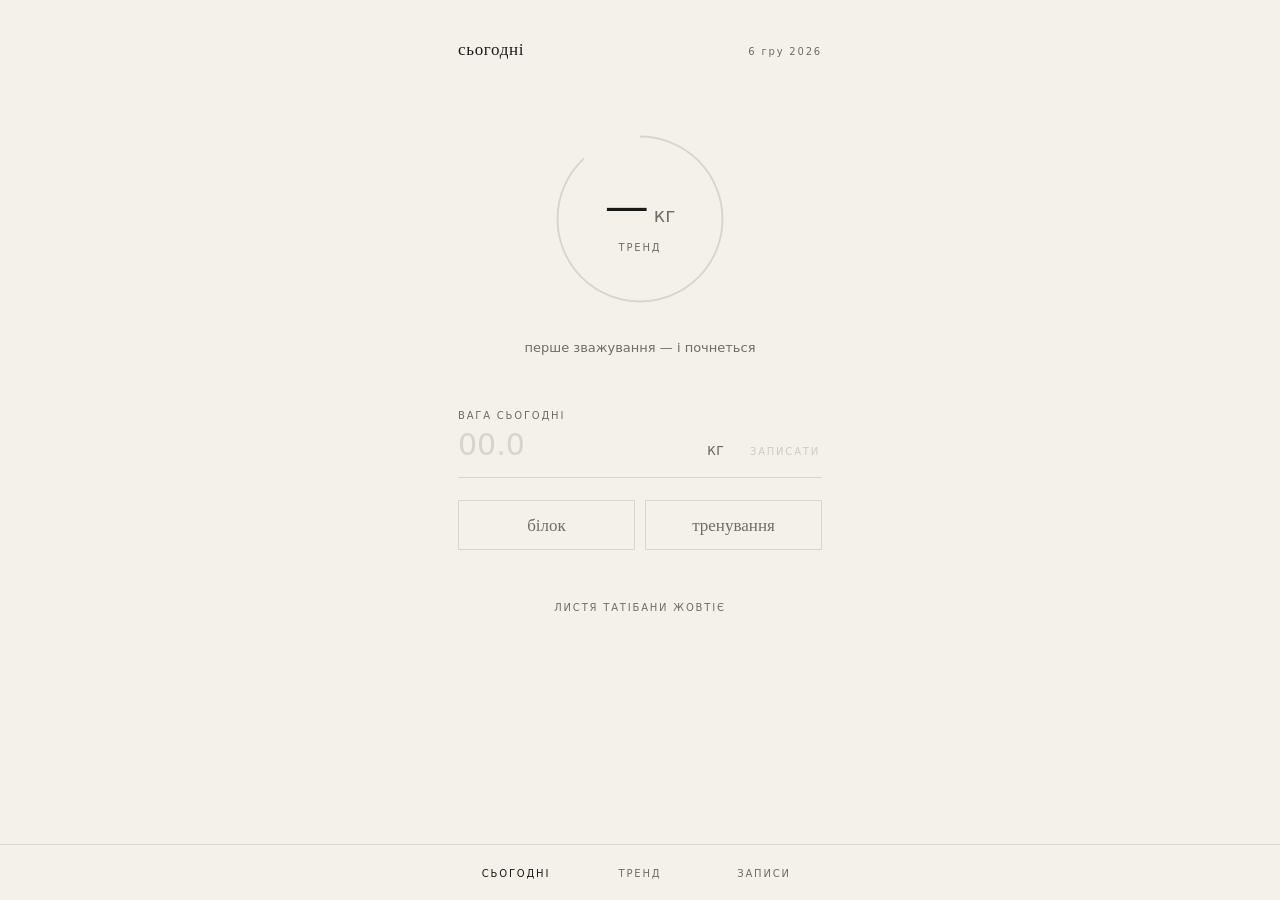
==== index.html @ c19d32a7 "Прибрати японський текст і англійські підписи з інтерфейсу Одне письмо замість трьох. Ієрогліф, знач" ====
<!DOCTYPE html>
<html lang="uk">
<head>
<meta charset="utf-8">
<meta name="viewport" content="width=device-width, initial-scale=1, viewport-fit=cover">
<title>hakari</title>
<meta name="description" content="Тихий щоденник ваги та складу тіла.">

<!-- iOS: повноекранний режим із домашнього екрана -->
<meta name="apple-mobile-web-app-capable" content="yes">
<meta name="apple-mobile-web-app-status-bar-style" content="black-translucent">
<meta name="apple-mobile-web-app-title" content="hakari">
<meta name="mobile-web-app-capable" content="yes">

<meta name="theme-color" content="#F4F1EA" media="(prefers-color-scheme: light)">
<meta name="theme-color" content="#14140F" media="(prefers-color-scheme: dark)">

<link rel="manifest" href="manifest.webmanifest">
<link rel="apple-touch-icon" href="icons/icon-180.png">
<link rel="icon" href="icons/icon-192.png">

<link rel="stylesheet" href="css/tokens.css">
<link rel="stylesheet" href="css/app.css">
</head>
<body>

<main class="app">

<!-- ═══════════════════  сьогодні  ═══════════════════ -->
<section class="screen is-active" id="s-today">
  <div class="head">
    <h1 class="head__name">сьогодні</h1>
    <time class="head__date" id="today-date"></time>
  </div>

  <!-- екран повернення: показується лише після довгої паузи -->
  <div class="okaeri" id="okaeri" hidden>
    <span class="okaeri__word">з поверненням</span>
    <p class="okaeri__text" id="okaeri-text"></p>
  </div>

  <div class="enso-wrap" id="enso-wrap">
    <svg class="enso" viewBox="0 0 160 160" aria-hidden="true">
      <g transform="rotate(-90 80 80)">
        <circle class="enso__track" cx="80" cy="80" r="66"
                stroke-dasharray="364.9 414.7"></circle>
        <circle class="enso__arc" id="enso-arc" cx="80" cy="80" r="66"
                stroke-dasharray="0 414.7"></circle>
      </g>
    </svg>
    <div class="figure">
      <span class="figure__value" id="trend-value">—<span class="figure__unit">кг</span></span>
      <span class="figure__label label">тренд</span>
    </div>
  </div>

  <p class="delta" id="delta"></p>

  <!-- відсоток жиру: оновлюється раз на тиждень, тому може бути
       підстарілим — тоді просто гасне, без жодного докору -->
  <p class="fat" id="fat" hidden><b id="fat-value"></b> жиру</p>

  <div class="entry">
    <label class="label" for="weight">вага сьогодні</label>
    <div class="entry__row">
      <input class="entry__input" id="weight" type="text"
             inputmode="decimal" autocomplete="off" enterkeyhint="done"
             placeholder="00.0" aria-label="Вага сьогодні, кг">
      <span class="entry__unit" id="entry-unit">кг</span>
      <!-- Після збереження поле стоїть порожнє, а тут з'являється
           «записано»: сире число на екрані цілий день — те, що
           тригерить емоцію. Цифра лишається за один тап по полю. -->
      <span class="entry__done" id="entry-done" hidden>записано</span>
      <button class="entry__save" id="save" disabled>записати</button>
    </div>

    <div class="toggles">
      <button class="toggle" id="t-protein" aria-pressed="false">білок</button>
      <button class="toggle" id="t-trained" aria-pressed="false">тренування</button>
    </div>

    <!-- Підсумок перемикачів за тиждень: єдина віддача за них.
         Ні цілі, ні знаменника — «5 з 7» читалось би як недобір.
         Чого не було, того й не показуємо: нуль на головному екрані
         працює як докір, а не як факт. -->
    <p class="tally" id="tally" hidden>
      <span class="label">за тиждень</span>
      <span class="tally__marks">
        <span class="tally__cell" id="tally-protein">білок<b></b></span>
        <span class="tally__cell" id="tally-trained">тренування<b></b></span>
      </span>
    </p>
  </div>

  <footer class="kou">
    <span class="kou__name" id="kou-name"></span>
  </footer>
</section>

<!-- ═══════════════════  тренд  ═══════════════════ -->
<section class="screen" id="s-trend">
  <div class="head">
    <h1 class="head__name">тренд</h1>
  </div>

  <div class="ranges" id="ranges" role="tablist">
    <button role="tab" data-range="30" aria-selected="true">30 днів</button>
    <button role="tab" data-range="90" aria-selected="false">90 днів</button>
    <button role="tab" data-range="0"  aria-selected="false">усе</button>
  </div>

  <svg class="chart" id="chart" role="img" aria-label="Графік ваги"></svg>

  <hr class="rule">

  <div class="kv"><span class="label">початок</span><span class="kv__v" id="k-start">—</span></div>
  <div class="kv"><span class="label">зараз, тренд</span><span class="kv__v" id="k-now">—</span></div>
  <div class="kv"><span class="label">разом</span><span class="kv__v" id="k-total">—</span></div>
  <div class="kv"><span class="label">темп</span><span class="kv__v" id="k-rate">—</span></div>

  <p class="quiet" id="rate-note" hidden></p>
</section>

<!-- ═══════════════════  записи  ═══════════════════ -->
<section class="screen" id="s-log">
  <div class="head">
    <h1 class="head__name">записи</h1>
  </div>

  <span class="label">останні 30 днів</span>
  <div class="grid" id="grid"></div>
  <!-- Без відсотка й без «з 30»: знаменник робив із рядка табель
       успішності. Лишається сама кількість записаних днів. -->
  <div class="kv kv--bare" id="consist-row" hidden>
    <span class="label">записано днів</span>
    <span class="kv__v" id="k-consist">—</span>
  </div>

  <!-- Скільки разів зважився від самого початку. Серії тут немає
       навмисно: це число пропуск не зменшує, тому воно тримає не
       страхом щось втратити, а тим, що вже накопичено. -->
  <div class="kv kv--bare" id="weighins-row" hidden>
    <span class="label">зважувань</span>
    <span class="kv__v" id="k-weighins">—</span>
  </div>

  <hr class="rule">

  <span class="label">профіль</span>
  <div class="field">
    <label for="p-height">зріст, см</label>
    <input id="p-height" type="text" inputmode="numeric" autocomplete="off" placeholder="—">
  </div>
  <!-- стать потрібна формулі Navy: у чоловіків і жінок різні коефіцієнти -->
  <div class="field">
    <span>стать</span>
    <div class="pick" id="p-sex" role="radiogroup" aria-label="Стать">
      <button role="radio" data-sex="m" aria-checked="false">чол.</button>
      <button role="radio" data-sex="f" aria-checked="false">жін.</button>
    </div>
  </div>

  <hr class="rule">

  <span class="label">обміри</span>
  <div class="field">
    <label for="m-neck">шия, см</label>
    <input id="m-neck" type="text" inputmode="decimal" autocomplete="off" placeholder="—">
  </div>
  <div class="field">
    <label for="m-waist">талія, см</label>
    <input id="m-waist" type="text" inputmode="decimal" autocomplete="off" placeholder="—">
  </div>
  <div class="field" id="f-hips" hidden>
    <label for="m-hips">стегна, см</label>
    <input id="m-hips" type="text" inputmode="decimal" autocomplete="off" placeholder="—">
  </div>

  <div class="kv kv--bare">
    <span class="label">останній обмір</span>
    <span class="kv__v" id="k-measured">—</span>
  </div>

  <!-- протокол вирішує все: похибка в сантиметр дає ~0.7% жиру,
       і шия тут важить рівно стільки ж, скільки талія -->
  <p class="hint">
    Шию мірять під кадиком, талію — на рівні пупка на видиху, не втягуючи.
    Найкраще зранку натще й того самого дня тижня.<br>
    Стабільність тут важливіша за точність самого числа.
  </p>
  <p class="hint is-kin" id="measure-need" hidden></p>

  <hr class="rule">

  <span class="label">фото</span>
  <div class="photo-toolbar">
    <button class="photo-toolbar__add" id="photo-add">додати фото</button>
    <button id="photo-compare-toggle" aria-pressed="false">порівняти</button>
  </div>
  <input type="file" id="photo-file" accept="image/*" hidden>

  <div class="photo-grid" id="photo-grid"></div>
  <p class="quiet" id="photo-empty" hidden>фото ще немає — перше можна додати вище</p>

  <hr class="rule">

  <span class="label">бекап</span>
  <button class="act" id="export">
    зберегти копію
    <small id="backup-age">ніколи не зберігалась</small>
  </button>
  <button class="act" id="import-btn">
    відновити з файлу
    <small>дані зіллються, нічого не зникне</small>
  </button>
  <input type="file" id="import-file" accept=".json,application/json" hidden>

  <p class="quiet">
    Дані живуть лише на цьому пристрої.<br>
    Зберігай копію щонеділі — це єдина слабка точка.
  </p>

  <!-- версія коду, що реально працює: єдиний спосіб з телефону
       відрізнити «оновилось» від «показує старе з кешу» -->
  <p class="quiet" id="version"></p>

  <hr class="rule">

  <!-- архів іде останнім: він довгий, і до нього звертаються найрідше -->
  <span class="label">записи</span>
  <ul class="log" id="log"></ul>
  <p class="quiet" id="log-empty" hidden>записів ще немає</p>
</section>

</main>

<!-- ═══════════════════  навігація  ═══════════════════ -->
<nav class="nav" id="nav" role="tablist">
  <button role="tab" data-screen="today" aria-selected="true">
    <span class="nav__label">сьогодні</span>
  </button>
  <button role="tab" data-screen="trend" aria-selected="false">
    <span class="nav__label">тренд</span>
  </button>
  <button role="tab" data-screen="log" aria-selected="false">
    <span class="nav__label">записи</span>
  </button>
</nav>

<div class="toast" id="toast" role="status" aria-live="polite"></div>

<!-- фото на весь екран: тап у галереї -->
<dialog class="lightbox" id="photo-view">
  <img id="photo-view-img" alt="">
  <div class="lightbox__bar">
    <span class="label" id="photo-view-date"></span>
    <div class="lightbox__actions">
      <button id="photo-view-del">видалити</button>
      <button id="photo-view-close">закрити</button>
    </div>
  </div>
</dialog>

<!-- порівняння двох фото: два тапи в галереї в режимі "порівняти",
     перехід повзунком — одне вікно замість двох поруч -->
<dialog class="compare" id="photo-compare">
  <div class="compare__stack">
    <img class="compare__img" id="compare-a-img" alt="">
    <img class="compare__img" id="compare-b-img" alt="">
  </div>
  <input class="compare__slider" id="compare-slider" type="range"
         min="0" max="100" value="0" aria-label="Перехід між фото">
  <div class="compare__dates">
    <span class="label" id="compare-a-date"></span>
    <span class="label" id="compare-b-date"></span>
  </div>
  <p class="quiet" id="compare-gap"></p>
  <button class="act" id="photo-compare-close">закрити</button>
</dialog>

<script type="module" src="js/app.js"></script>
</body>
</html>
---- css/tokens.css ----
/* hakari — design tokens
   Палітра васі-паперу й туші. Усі кольори живуть тільки тут. */

:root {
  /* — поверхні — */
  --kinari:   #F4F1EA;  /* небілений папір */
  --kinari-2: #EBE7DD;  /* тонована поверхня */

  /* — туш — */
  --sumi:     #1A1A18;  /* основний текст */
  --usuzumi:  #6F6C65;  /* другорядний текст */
  --hairline: rgba(26, 26, 24, .13);

  /* — смисл — */
  --ai:       #2C4A63;  /* індиго     → суха маса */
  --shu:      #C1440E;  /* вермільйон → жирова маса, увага */
  --koke:     #6B705C;  /* мох        → рух у бік цілі */
  --kin:      #B08D57;  /* золото     → кінцугі, пропуски */

  /* — семантика — */
  --bg:        var(--kinari);
  --surface:   var(--kinari-2);
  --fg:        var(--sumi);
  --fg-dim:    var(--usuzumi);
  --accent:    var(--shu);
  --ink-line:  var(--sumi);

  /* — простір — */
  --gutter: 28px;
  --stack:  22px;
  --stack-lg: 44px;
  --measure: 420px;

  /* — типографіка — */
  /* Тільки системні шрифти: нуль мережевих запитів, справжній офлайн.
     На iPhone це San Francisco для основного тексту й Georgia для
     засічкового — обидва вже в системі. */
  --f-sans:  -apple-system, BlinkMacSystemFont, 'Segoe UI', system-ui, sans-serif;
  --f-serif: Georgia, 'Times New Roman', serif;

  --t-numeral: 300 44px/1 var(--f-sans);
  --t-numeral-sm: 300 30px/1 var(--f-sans);
  --t-body:   400 15px/1.65 var(--f-sans);
  --t-serif:  400 17px/1.2 var(--f-serif);

  /* підписи: завжди caps + розрідження */
  --t-label:  400 10px/1 var(--f-sans);
  --ls-label: .18em;

  --dur: .35s;
  --ease: cubic-bezier(.22, .61, .36, 1);
}

@media (prefers-color-scheme: dark) {
  :root:not([data-theme="light"]) {
    --kinari:   #14140F;  /* темна туш */
    --kinari-2: #1D1D17;
    --sumi:     #E6E2D7;
    --usuzumi:  #8A867C;
    --hairline: rgba(230, 226, 215, .14);

    --ai:   #6C93B4;
    --shu:  #D96A3A;
    --koke: #9AA187;
    --kin:  #C9A971;
  }
}

:root[data-theme="dark"] {
  --kinari:   #14140F;
  --kinari-2: #1D1D17;
  --sumi:     #E6E2D7;
  --usuzumi:  #8A867C;
  --hairline: rgba(230, 226, 215, .14);
  --ai:   #6C93B4;
  --shu:  #D96A3A;
  --koke: #9AA187;
  --kin:  #C9A971;
}
---- css/app.css ----
/* hakari — розкладка й компоненти */

*, *::before, *::after { box-sizing: border-box; }

/* Атрибут hidden перебивається будь-яким display у нашому ж CSS
   (напр. .field { display: flex }), і елемент лишається на екрані.
   Страхуємось один раз тут, щоб не ловити це в кожному компоненті. */
[hidden] { display: none !important; }

html { -webkit-text-size-adjust: 100%; }

body {
  margin: 0;
  background: var(--bg);
  color: var(--fg);
  font: var(--t-body);
  -webkit-font-smoothing: antialiased;
  text-rendering: optimizeLegibility;
  /* iOS: не даємо гумовому скролу тягнути весь застосунок */
  overscroll-behavior-y: none;
}

/* повністю прибираємо підсвітку тапу — вона руйнує спокій */
* { -webkit-tap-highlight-color: transparent; }

button { font: inherit; color: inherit; background: none; border: 0; padding: 0; cursor: pointer; }

/* ─────────────────────────  каркас  ───────────────────────── */

.app {
  max-width: var(--measure);
  margin: 0 auto;
  padding: 0 var(--gutter);
  padding-top: max(26px, env(safe-area-inset-top));
  padding-bottom: calc(96px + env(safe-area-inset-bottom));
  min-height: 100vh;
  min-height: 100dvh;
}

.screen { display: none; animation: rise var(--dur) var(--ease); }
.screen.is-active { display: block; }

/* перехід між табами: спершу старий екран тихо гасне (fall), і лише
   тоді з'являється новий (rise) — послідовно, не внахлест, щоб не
   городити абсолютне позиціонування заради різної висоти екранів */
.screen.is-leaving { display: block; animation: fall .15s var(--ease) forwards; }

@keyframes rise {
  from { opacity: 0; transform: translateY(6px); }
  to   { opacity: 1; transform: none; }
}
@keyframes fall {
  to { opacity: 0; }
}

@media (prefers-reduced-motion: reduce) {
  * { animation: none !important; transition: none !important; }
}

/* ─────────────────────────  типографіка  ───────────────────────── */

.label {
  font: var(--t-label);
  letter-spacing: var(--ls-label);
  text-transform: uppercase;
  color: var(--fg-dim);
}

.head {
  display: flex;
  align-items: baseline;
  justify-content: space-between;
  margin-bottom: var(--stack-lg);
}
.head__name { font: var(--t-serif); letter-spacing: .04em; }
.head__date { font: var(--t-label); letter-spacing: var(--ls-label); color: var(--fg-dim); }

.rule { height: 1px; background: var(--hairline); border: 0; margin: var(--stack-lg) 0; }

/* ─────────────────────────  головна цифра  ───────────────────────── */

.figure { text-align: center; }

.figure__value {
  font: var(--t-numeral);
  letter-spacing: -.02em;
  font-variant-numeric: tabular-nums;
  display: block;
}
.figure__unit  { font-size: 19px; color: var(--fg-dim); margin-left: 6px; letter-spacing: 0; }
.figure__label { display: block; margin-top: 14px; }

.delta {
  margin-top: 18px;
  font-size: 13px;
  font-variant-numeric: tabular-nums;
  color: var(--fg-dim);
  text-align: center;
}
.delta b { font-weight: 400; color: var(--koke); }
.delta b.is-flat { color: var(--fg-dim); }
.delta b.is-warn { color: var(--shu); }

/* Відсоток жиру. Помітніший за дельту, бо це відповідь на головне
   питання, але тихіший за тренд — щоб не було двох головних цифр. */
.fat {
  margin-top: 12px;
  font-size: 13px;
  color: var(--fg-dim);
  text-align: center;
}
.fat b {
  font-weight: 400;
  font-size: 20px;
  color: var(--fg);
  font-variant-numeric: tabular-nums;
  letter-spacing: -.01em;
  margin-right: 3px;
}
/* обмір давній — цифра гасне, але лишається на місці */
.fat.is-stale b { color: var(--fg-dim); }

/* ─────────────────────────  енсо  ───────────────────────── */

/* Кільце свідомо просторе: цифра живе всередині, і при вазі 100+ кг
   вона все одно не має торкатись штриха. */
.enso { display: block; margin: 0 auto; width: 200px; height: 200px; }
.enso__track { fill: none; stroke: var(--hairline); stroke-width: 1.5; }
.enso__arc {
  fill: none;
  stroke: var(--ink-line);
  stroke-width: 2.5;
  stroke-linecap: round;
  transition: stroke-dashoffset .8s var(--ease);
}
.enso-wrap { position: relative; }
.enso-wrap .figure {
  position: absolute;
  inset: 0;
  display: flex;
  flex-direction: column;
  align-items: center;
  justify-content: center;
}

/* ─────────────────────────  ввід ваги  ───────────────────────── */

.entry { margin-top: var(--stack-lg); }

.entry__row {
  display: flex;
  align-items: baseline;
  gap: 12px;
  border-bottom: 1px solid var(--hairline);
  padding-bottom: 12px;
}

.entry__input {
  flex: 1;
  font: var(--t-numeral-sm);
  font-variant-numeric: tabular-nums;
  color: var(--fg);
  background: none;
  border: 0;
  outline: none;
  width: 100%;
  min-width: 0;
  padding: 0;
  border-radius: 0;
  -webkit-appearance: none;
}
.entry__input::placeholder { color: var(--hairline); }
.entry__unit { font-size: 15px; color: var(--fg-dim); }
.entry__done { font: var(--t-label); letter-spacing: var(--ls-label); text-transform: uppercase; color: var(--fg-dim); }

.entry__save {
  font: var(--t-label);
  letter-spacing: var(--ls-label);
  text-transform: uppercase;
  color: var(--fg-dim);
  padding: 8px 2px 8px 14px;
  transition: color var(--dur) var(--ease), opacity var(--dur) var(--ease);
}
.entry__save:disabled { opacity: .28; }
.entry__save:not(:disabled) { color: var(--accent); }

/* перемикачі — один тап */
.toggles { display: flex; gap: 10px; margin-top: 22px; }

.toggle {
  flex: 1;
  border: 1px solid var(--hairline);
  padding: 15px 10px 13px;
  text-align: center;
  transition: border-color var(--dur) var(--ease), color var(--dur) var(--ease);
  color: var(--fg-dim);
}
.toggle { font: var(--t-serif); }
.toggle[aria-pressed="true"] { border-color: var(--ink-line); color: var(--fg); }

/* Підсумок за тиждень — поруч із самими перемикачами, там, де дію й
   роблять. Тихіший за кнопки: це відповідь, а не місце для тапу. */
.tally {
  display: flex;
  align-items: baseline;
  justify-content: space-between;
  gap: 16px;
  margin: 14px 2px 0;
}
.tally__marks { display: flex; gap: 18px; }
.tally__cell { font: var(--t-label); letter-spacing: var(--ls-label); text-transform: uppercase; color: var(--fg-dim); }
.tally__cell b {
  font: 400 15px/1 var(--f-sans);
  font-variant-numeric: tabular-nums;
  color: var(--fg);
  margin-left: 7px;
}

/* ─────────────────────────  графік  ───────────────────────── */

.chart { width: 100%; display: block; overflow: visible; }
.chart__raw    { fill: none; stroke: var(--fg-dim); opacity: .36; }
.chart__trend  { fill: none; stroke: var(--ink-line); stroke-width: 1.6; stroke-linecap: round; stroke-linejoin: round; }
.chart__tick   { font: var(--t-label); letter-spacing: .1em; fill: var(--fg-dim); }

.ranges { display: flex; gap: 22px; margin-bottom: 26px; }
.ranges button {
  font: var(--t-label);
  letter-spacing: var(--ls-label);
  text-transform: uppercase;
  color: var(--fg-dim);
  padding-bottom: 5px;
  border-bottom: 1px solid transparent;
}
.ranges button[aria-selected="true"] { color: var(--fg); border-bottom-color: var(--ink-line); }

/* ─────────────────────────  пари ключ–значення  ───────────────────────── */

.kv { display: flex; justify-content: space-between; align-items: baseline; padding: 15px 0; border-bottom: 1px solid var(--hairline); gap: 16px; }
.kv:last-child, .kv--bare { border-bottom: 0; }
.kv__v { font-variant-numeric: tabular-nums; font-size: 15px; }
.kv__v.is-dim { color: var(--fg-dim); }
.kv__v.is-kin { color: var(--kin); }
.kv__v.is-warn { color: var(--shu); }
/* дата початку поряд із лічильником: масштаб для числа, не друга цифра */
.kv__since { font-style: normal; font-size: 12px; color: var(--fg-dim); margin-left: 9px; }

/* ─────────────────────────  журнал  ───────────────────────── */

.log { margin: 0; padding: 0; list-style: none; }
.log__item { display: flex; align-items: baseline; gap: 14px; padding: 13px 0; border-bottom: 1px solid var(--hairline); }
.log__date { font: var(--t-label); letter-spacing: var(--ls-label); color: var(--fg-dim); width: 90px; flex: none; white-space: nowrap; }
.log__w { font-variant-numeric: tabular-nums; font-size: 16px; }
.log__marks { margin-left: auto; font: var(--t-label); letter-spacing: .3em; color: var(--fg-dim); }
.log__del { font-size: 17px; color: var(--fg-dim); opacity: .35; padding: 0 2px 0 12px; line-height: 1; }

/* Календар-кінцугі: тридцять тонких рисок, а не сітка квадратів.
   Квадрати читаються як таблиця досягнень і тиснуть; риски — як
   зарубки тушшю. Пропуск не червоний і не порожній, а золотий:
   тріщину не ховають, її показують. */
.grid { display: grid; grid-template-columns: repeat(30, 1fr); gap: 3px; margin-top: 12px; }
.grid i { display: block; height: 38px; background: var(--hairline); }
.grid i.is-on  { background: var(--ink-line); }
.grid i.is-gap { background: var(--kin); opacity: .5; }

/* ─────────────────────────  дії  ───────────────────────── */

.act {
  display: block;
  width: 100%;
  text-align: left;
  padding: 17px 0;
  border-bottom: 1px solid var(--hairline);
  font-size: 15px;
}
.act small { display: block; margin-top: 5px; font: var(--t-label); letter-spacing: var(--ls-label); text-transform: uppercase; color: var(--fg-dim); }
.act small.is-kin { color: var(--kin); }

.field { display: flex; justify-content: space-between; align-items: baseline; padding: 15px 0; border-bottom: 1px solid var(--hairline); gap: 16px; }
.field input {
  font: inherit; font-variant-numeric: tabular-nums; text-align: right;
  background: none; border: 0; outline: none; color: var(--fg);
  width: 120px; padding: 0; border-radius: 0; -webkit-appearance: none;
}

/* вибір із двох — той самий контур, що в .toggle на «сьогодні» */
.pick { display: flex; gap: 8px; }
.pick button {
  font-size: 14px;
  color: var(--fg-dim);
  padding: 5px 13px;
  border: 1px solid var(--hairline);
  transition: border-color var(--dur) var(--ease), color var(--dur) var(--ease);
}
.pick button[aria-checked="true"] { border-color: var(--ink-line); color: var(--fg); }

.hint {
  margin: 18px 0 0;
  font-size: 13px;
  line-height: 1.8;
  color: var(--fg-dim);
}
.hint.is-kin { color: var(--kin); }

/* ─────────────────────────  фото прогресу  ───────────────────────── */

.photo-toolbar { display: flex; gap: 24px; margin: 14px 0 18px; }
.photo-toolbar button {
  font: var(--t-label);
  letter-spacing: var(--ls-label);
  text-transform: uppercase;
  color: var(--fg-dim);
  padding-bottom: 5px;
  border-bottom: 1px solid transparent;
}
.photo-toolbar__add { color: var(--accent); }
.photo-toolbar button[aria-pressed="true"] { color: var(--fg); border-bottom-color: var(--ink-line); }

/* Без підписів під мініатюрами — дата й так на два тапи (лайтбокс,
   порівняння). Календар-кінцугі вже показує, коли записи є; тут
   просто фото, без другого шару тексту. */
.photo-grid { display: grid; grid-template-columns: repeat(3, 1fr); gap: 8px; }
.photo-tile {
  position: relative;
  aspect-ratio: 3 / 4;
  overflow: hidden;
  background: var(--surface);
  border: 1px solid transparent;
  transition: border-color var(--dur) var(--ease);
}
.photo-tile img { width: 100%; height: 100%; object-fit: cover; display: block; }
.photo-grid.is-compare .photo-tile { border-color: var(--hairline); }
.photo-tile.is-picked { border-color: var(--ink-line); }

/* ─────────────────────────  фото: лайтбокс і порівняння  ───────────────────────── */

dialog { border: 0; padding: 0; background: none; color: inherit; }
dialog::backdrop { background: rgba(0, 0, 0, .6); }

.lightbox { width: min(92vw, 420px); background: var(--bg); }
.lightbox img { width: 100%; display: block; }
.lightbox__bar { display: flex; justify-content: space-between; align-items: center; padding: 14px var(--gutter); }
.lightbox__actions { display: flex; gap: 18px; }
.lightbox__actions button {
  font: var(--t-label); letter-spacing: var(--ls-label); text-transform: uppercase; color: var(--fg-dim);
}
#photo-view-del { color: var(--shu); }

.compare { width: min(94vw, 460px); background: var(--bg); padding: var(--gutter); }

/* один кадр замість двох поруч: друге фото лежить зверху першого,
   повзунок керує його непрозорістю — перехід, а не зіставлення */
.compare__stack {
  position: relative;
  aspect-ratio: 3 / 4;
  overflow: hidden;
  background: var(--surface);
}
.compare__img { position: absolute; inset: 0; width: 100%; height: 100%; object-fit: cover; display: block; }
#compare-b-img { opacity: 0; }

.compare__slider { width: 100%; margin-top: 14px; accent-color: var(--accent); }
.compare__dates { display: flex; justify-content: space-between; margin-top: 6px; }

/* ─────────────────────────  нижня навігація  ───────────────────────── */

.nav {
  position: fixed;
  left: 0; right: 0; bottom: 0;
  display: flex;
  justify-content: center;
  gap: 4px;
  background: var(--bg);
  border-top: 1px solid var(--hairline);
  padding: 15px 0 calc(15px + env(safe-area-inset-bottom));
}
.nav button {
  flex: 0 1 120px;
  text-align: center;
  color: var(--fg-dim);
  transition: color var(--dur) var(--ease);
}
.nav button[aria-selected="true"] { color: var(--fg); }
.nav__label { font: var(--t-label); letter-spacing: var(--ls-label); text-transform: uppercase; }

/* ─────────────────────────  футер: мікросезон  ───────────────────────── */

.kou { margin-top: var(--stack-lg); text-align: center; color: var(--fg-dim); }
.kou__name { font: var(--t-label); letter-spacing: var(--ls-label); text-transform: uppercase; }

/* ─────────────────────────  тихі повідомлення  ───────────────────────── */

.quiet { text-align: center; color: var(--fg-dim); font-size: 14px; padding: var(--stack-lg) 0; line-height: 1.8; }

.toast {
  position: fixed;
  left: 50%; bottom: calc(104px + env(safe-area-inset-bottom));
  transform: translate(-50%, 8px);
  background: var(--fg); color: var(--bg);
  font: var(--t-label); letter-spacing: var(--ls-label); text-transform: uppercase;
  padding: 11px 20px;
  max-width: calc(100vw - 40px);
  white-space: normal;
  text-align: center;
  opacity: 0; pointer-events: none;
  transition: opacity var(--dur) var(--ease), transform var(--dur) var(--ease);
  z-index: 10;
}
.toast.is-on { opacity: 1; transform: translate(-50%, 0); }

/* екран повернення */
.okaeri { text-align: center; padding: 40px 0 var(--stack-lg); }
.okaeri__word { font-family: var(--f-serif); font-size: 25px; display: block; margin-bottom: 18px; }
.okaeri__text { color: var(--fg-dim); font-size: 14px; line-height: 1.85; }
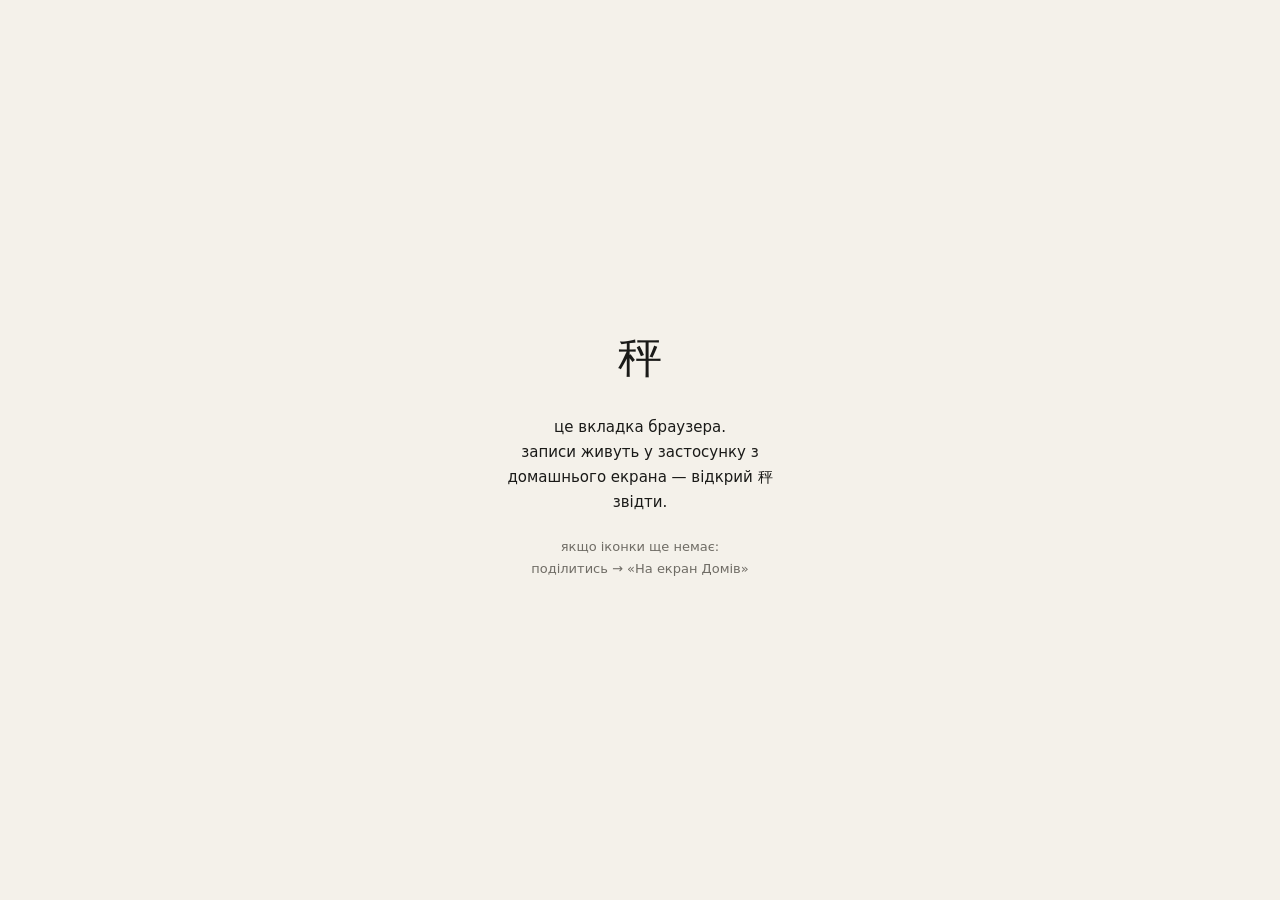
==== commit 5a8e6134: "Закрити ввід у вкладці браузера На iOS у застосунка з домашнього екрана своє сховище, окреме від Saf" ====
--- a/index.html
+++ b/index.html
@@ -3,13 +3,13 @@
 <head>
 <meta charset="utf-8">
 <meta name="viewport" content="width=device-width, initial-scale=1, viewport-fit=cover">
-<title>hakari</title>
+<title>秤 hakari</title>
 <meta name="description" content="Тихий щоденник ваги та складу тіла.">
 
 <!-- iOS: повноекранний режим із домашнього екрана -->
 <meta name="apple-mobile-web-app-capable" content="yes">
 <meta name="apple-mobile-web-app-status-bar-style" content="black-translucent">
-<meta name="apple-mobile-web-app-title" content="hakari">
+<meta name="apple-mobile-web-app-title" content="秤">
 <meta name="mobile-web-app-capable" content="yes">
 
 <meta name="theme-color" content="#F4F1EA" media="(prefers-color-scheme: light)">
@@ -26,16 +26,16 @@
 
 <main class="app">
 
-<!-- ═══════════════════  сьогодні  ═══════════════════ -->
+<!-- ═══════════════════  今日  ═══════════════════ -->
 <section class="screen is-active" id="s-today">
   <div class="head">
-    <h1 class="head__name">сьогодні</h1>
+    <h1 class="head__kanji">今日<span>today</span></h1>
     <time class="head__date" id="today-date"></time>
   </div>
 
   <!-- екран повернення: показується лише після довгої паузи -->
   <div class="okaeri" id="okaeri" hidden>
-    <span class="okaeri__word">з поверненням</span>
+    <span class="okaeri__kanji">おかえり</span>
     <p class="okaeri__text" id="okaeri-text"></p>
   </div>
 
@@ -66,41 +66,44 @@
       <input class="entry__input" id="weight" type="text"
              inputmode="decimal" autocomplete="off" enterkeyhint="done"
              placeholder="00.0" aria-label="Вага сьогодні, кг">
-      <span class="entry__unit" id="entry-unit">кг</span>
-      <!-- Після збереження поле стоїть порожнє, а тут з'являється
-           «записано»: сире число на екрані цілий день — те, що
-           тригерить емоцію. Цифра лишається за один тап по полю. -->
-      <span class="entry__done" id="entry-done" hidden>записано</span>
+      <span class="entry__unit">кг</span>
       <button class="entry__save" id="save" disabled>записати</button>
     </div>
 
     <div class="toggles">
-      <button class="toggle" id="t-protein" aria-pressed="false">білок</button>
-      <button class="toggle" id="t-trained" aria-pressed="false">тренування</button>
-    </div>
-
-    <!-- Підсумок перемикачів за тиждень: єдина віддача за них.
+      <button class="toggle" id="t-protein" aria-pressed="false">
+        <span class="toggle__kanji">白</span>
+        <span class="toggle__label">білок</span>
+      </button>
+      <button class="toggle" id="t-trained" aria-pressed="false">
+        <span class="toggle__kanji">鍛</span>
+        <span class="toggle__label">тренування</span>
+      </button>
+    </div>
+
+    <!-- Підсумок перемикачів за тиждень: єдина віддача за 白 і 鍛.
          Ні цілі, ні знаменника — «5 з 7» читалось би як недобір.
          Чого не було, того й не показуємо: нуль на головному екрані
          працює як докір, а не як факт. -->
     <p class="tally" id="tally" hidden>
       <span class="label">за тиждень</span>
       <span class="tally__marks">
-        <span class="tally__cell" id="tally-protein">білок<b></b></span>
-        <span class="tally__cell" id="tally-trained">тренування<b></b></span>
+        <span class="tally__cell" id="tally-protein">白<b></b></span>
+        <span class="tally__cell" id="tally-trained">鍛<b></b></span>
       </span>
     </p>
   </div>
 
   <footer class="kou">
+    <span class="kou__kanji" id="kou-kanji"></span>
     <span class="kou__name" id="kou-name"></span>
   </footer>
 </section>
 
-<!-- ═══════════════════  тренд  ═══════════════════ -->
+<!-- ═══════════════════  推移  ═══════════════════ -->
 <section class="screen" id="s-trend">
   <div class="head">
-    <h1 class="head__name">тренд</h1>
+    <h1 class="head__kanji">推移<span>trend</span></h1>
   </div>
 
   <div class="ranges" id="ranges" role="tablist">
@@ -117,22 +120,21 @@
   <div class="kv"><span class="label">зараз, тренд</span><span class="kv__v" id="k-now">—</span></div>
   <div class="kv"><span class="label">разом</span><span class="kv__v" id="k-total">—</span></div>
   <div class="kv"><span class="label">темп</span><span class="kv__v" id="k-rate">—</span></div>
+  <div class="kv"><span class="label">до цілі</span><span class="kv__v" id="k-togo">—</span></div>
 
   <p class="quiet" id="rate-note" hidden></p>
 </section>
 
-<!-- ═══════════════════  записи  ═══════════════════ -->
+<!-- ═══════════════════  記録  ═══════════════════ -->
 <section class="screen" id="s-log">
   <div class="head">
-    <h1 class="head__name">записи</h1>
+    <h1 class="head__kanji">記録<span>record</span></h1>
   </div>
 
   <span class="label">останні 30 днів</span>
   <div class="grid" id="grid"></div>
-  <!-- Без відсотка й без «з 30»: знаменник робив із рядка табель
-       успішності. Лишається сама кількість записаних днів. -->
-  <div class="kv kv--bare" id="consist-row" hidden>
-    <span class="label">записано днів</span>
+  <div class="kv kv--bare">
+    <span class="label">консистентність</span>
     <span class="kv__v" id="k-consist">—</span>
   </div>
 
@@ -150,6 +152,10 @@
   <div class="field">
     <label for="p-height">зріст, см</label>
     <input id="p-height" type="text" inputmode="numeric" autocomplete="off" placeholder="—">
+  </div>
+  <div class="field">
+    <label for="p-goal">ціль, кг</label>
+    <input id="p-goal" type="text" inputmode="decimal" autocomplete="off" placeholder="—">
   </div>
   <!-- стать потрібна формулі Navy: у чоловіків і жінок різні коефіцієнти -->
   <div class="field">
@@ -237,15 +243,38 @@
 <!-- ═══════════════════  навігація  ═══════════════════ -->
 <nav class="nav" id="nav" role="tablist">
   <button role="tab" data-screen="today" aria-selected="true">
-    <span class="nav__label">сьогодні</span>
+    <span class="nav__kanji">今日</span><span class="nav__label">сьогодні</span>
   </button>
   <button role="tab" data-screen="trend" aria-selected="false">
-    <span class="nav__label">тренд</span>
+    <span class="nav__kanji">推移</span><span class="nav__label">тренд</span>
   </button>
   <button role="tab" data-screen="log" aria-selected="false">
-    <span class="nav__label">записи</span>
+    <span class="nav__kanji">記録</span><span class="nav__label">записи</span>
   </button>
 </nav>
+
+<!-- Вкладка браузера. У застосунка з домашнього екрана на iOS своє
+     сховище, окреме від Safari: вага, введена тут, лягла б у другу,
+     паралельну базу, якої ти більше ніколи не побачиш. Помилка тиха,
+     тому ввід тут просто недоступний. -->
+<div class="browser" id="browser" hidden>
+  <span class="browser__kanji">秤</span>
+  <p class="browser__text">
+    це вкладка браузера.<br>
+    записи живуть у застосунку з домашнього екрана — відкрий 秤 звідти.
+  </p>
+  <p class="browser__hint">якщо іконки ще немає:<br>поділитись → «На екран Домів»</p>
+
+  <!-- Якщо в цю вкладку колись уже щось ввели — дати це забрати,
+       а не сховати мовчки. -->
+  <div class="browser__rescue" id="browser-rescue" hidden>
+    <p class="browser__text" id="browser-count"></p>
+    <button class="act" id="browser-export">
+      зберегти копію
+      <small>щоб перенести в застосунок через «відновити»</small>
+    </button>
+  </div>
+</div>
 
 <div class="toast" id="toast" role="status" aria-live="polite"></div>
 
--- a/css/app.css
+++ b/css/app.css
@@ -1,4 +1,4 @@
-/* hakari — розкладка й компоненти */
+/* 秤 hakari — layout & components */
 
 *, *::before, *::after { box-sizing: border-box; }
 
@@ -72,7 +72,14 @@
   justify-content: space-between;
   margin-bottom: var(--stack-lg);
 }
-.head__name { font: var(--t-serif); letter-spacing: .04em; }
+.head__kanji { font: var(--t-kanji); letter-spacing: .06em; }
+.head__kanji span {
+  font: var(--t-label);
+  letter-spacing: var(--ls-label);
+  color: var(--fg-dim);
+  margin-left: 10px;
+  text-transform: uppercase;
+}
 .head__date { font: var(--t-label); letter-spacing: var(--ls-label); color: var(--fg-dim); }
 
 .rule { height: 1px; background: var(--hairline); border: 0; margin: var(--stack-lg) 0; }
@@ -120,7 +127,7 @@
 /* обмір давній — цифра гасне, але лишається на місці */
 .fat.is-stale b { color: var(--fg-dim); }
 
-/* ─────────────────────────  енсо  ───────────────────────── */
+/* ─────────────────────────  енсо 円相  ───────────────────────── */
 
 /* Кільце свідомо просторе: цифра живе всередині, і при вазі 100+ кг
    вона все одно не має торкатись штриха. */
@@ -171,7 +178,6 @@
 }
 .entry__input::placeholder { color: var(--hairline); }
 .entry__unit { font-size: 15px; color: var(--fg-dim); }
-.entry__done { font: var(--t-label); letter-spacing: var(--ls-label); text-transform: uppercase; color: var(--fg-dim); }
 
 .entry__save {
   font: var(--t-label);
@@ -195,11 +201,13 @@
   transition: border-color var(--dur) var(--ease), color var(--dur) var(--ease);
   color: var(--fg-dim);
 }
-.toggle { font: var(--t-serif); }
+.toggle__kanji { font: var(--t-kanji); display: block; margin-bottom: 8px; }
+.toggle__label { font: var(--t-label); letter-spacing: var(--ls-label); text-transform: uppercase; }
 .toggle[aria-pressed="true"] { border-color: var(--ink-line); color: var(--fg); }
 
-/* Підсумок за тиждень — поруч із самими перемикачами, там, де дію й
-   роблять. Тихіший за кнопки: це відповідь, а не місце для тапу. */
+/* Підсумок за тиждень. Ті самі 白/鍛, що в журналі, тільки поруч із
+   самими перемикачами — там, де дію й роблять. Тихіший за кнопки:
+   це відповідь, а не місце для тапу. */
 .tally {
   display: flex;
   align-items: baseline;
@@ -207,8 +215,8 @@
   gap: 16px;
   margin: 14px 2px 0;
 }
-.tally__marks { display: flex; gap: 18px; }
-.tally__cell { font: var(--t-label); letter-spacing: var(--ls-label); text-transform: uppercase; color: var(--fg-dim); }
+.tally__marks { display: flex; gap: 20px; }
+.tally__cell { font: var(--t-kanji); font-size: 13px; color: var(--fg-dim); }
 .tally__cell b {
   font: 400 15px/1 var(--f-sans);
   font-variant-numeric: tabular-nums;
@@ -221,6 +229,7 @@
 .chart { width: 100%; display: block; overflow: visible; }
 .chart__raw    { fill: none; stroke: var(--fg-dim); opacity: .36; }
 .chart__trend  { fill: none; stroke: var(--ink-line); stroke-width: 1.6; stroke-linecap: round; stroke-linejoin: round; }
+.chart__goal   { fill: none; stroke: var(--koke); stroke-width: 1; stroke-dasharray: 2 5; opacity: .85; }
 .chart__tick   { font: var(--t-label); letter-spacing: .1em; fill: var(--fg-dim); }
 
 .ranges { display: flex; gap: 22px; margin-bottom: 26px; }
@@ -251,7 +260,7 @@
 .log__item { display: flex; align-items: baseline; gap: 14px; padding: 13px 0; border-bottom: 1px solid var(--hairline); }
 .log__date { font: var(--t-label); letter-spacing: var(--ls-label); color: var(--fg-dim); width: 90px; flex: none; white-space: nowrap; }
 .log__w { font-variant-numeric: tabular-nums; font-size: 16px; }
-.log__marks { margin-left: auto; font: var(--t-label); letter-spacing: .3em; color: var(--fg-dim); }
+.log__marks { margin-left: auto; font: var(--t-kanji); font-size: 13px; color: var(--fg-dim); letter-spacing: .3em; }
 .log__del { font-size: 17px; color: var(--fg-dim); opacity: .35; padding: 0 2px 0 12px; line-height: 1; }
 
 /* Календар-кінцугі: тридцять тонких рисок, а не сітка квадратів.
@@ -283,7 +292,7 @@
   width: 120px; padding: 0; border-radius: 0; -webkit-appearance: none;
 }
 
-/* вибір із двох — той самий контур, що в .toggle на «сьогодні» */
+/* вибір із двох — той самий контур, що в .toggle на 今日 */
 .pick { display: flex; gap: 8px; }
 .pick button {
   font-size: 14px;
@@ -381,16 +390,44 @@
   transition: color var(--dur) var(--ease);
 }
 .nav button[aria-selected="true"] { color: var(--fg); }
+.nav__kanji { font: var(--t-kanji); display: block; margin-bottom: 7px; }
 .nav__label { font: var(--t-label); letter-spacing: var(--ls-label); text-transform: uppercase; }
 
-/* ─────────────────────────  футер: мікросезон  ───────────────────────── */
+/* ─────────────────────────  футер: мікросезон 七十二候  ───────────────────────── */
 
 .kou { margin-top: var(--stack-lg); text-align: center; color: var(--fg-dim); }
+.kou__kanji { font: var(--t-kanji); font-size: 14px; display: block; margin-bottom: 7px; opacity: .85; }
 .kou__name { font: var(--t-label); letter-spacing: var(--ls-label); text-transform: uppercase; }
 
 /* ─────────────────────────  тихі повідомлення  ───────────────────────── */
 
 .quiet { text-align: center; color: var(--fg-dim); font-size: 14px; padding: var(--stack-lg) 0; line-height: 1.8; }
+
+/* ─────────────────────  вкладка браузера  ───────────────────── */
+
+/* Перекриває все: у Safari застосунок має окреме сховище, тож ввід
+   тут створював би другу історію замість того, щоб доповнити твою. */
+.browser {
+  position: fixed;
+  inset: 0;
+  z-index: 20;
+  background: var(--bg);
+  display: flex;
+  flex-direction: column;
+  align-items: center;
+  justify-content: center;
+  gap: var(--stack);
+  padding: var(--gutter);
+  text-align: center;
+}
+.browser__kanji { font: var(--f-serif); font-size: 44px; font-weight: 300; color: var(--fg); }
+.browser__text { font: var(--t-body); color: var(--fg); margin: 0; max-width: 20em; }
+.browser__hint { font: var(--t-body); font-size: 13px; color: var(--fg-dim); margin: 0; }
+.browser__rescue { margin-top: var(--stack-lg); display: grid; gap: 4px; justify-items: center; }
+.browser__rescue .browser__text { color: var(--kin); }
+/* та сама кнопка, що в 記録, але посеред порожнього екрана:
+   без лінійки знизу й по центру, бо тут немає списку, до якого ставати */
+.browser__rescue .act { text-align: center; border-bottom: 0; width: auto; }
 
 .toast {
   position: fixed;
@@ -408,7 +445,7 @@
 }
 .toast.is-on { opacity: 1; transform: translate(-50%, 0); }
 
-/* екран повернення */
+/* екран повернення 「おかえり」 */
 .okaeri { text-align: center; padding: 40px 0 var(--stack-lg); }
-.okaeri__word { font-family: var(--f-serif); font-size: 25px; display: block; margin-bottom: 18px; }
+.okaeri__kanji { font-family: var(--f-serif); font-size: 32px; font-weight: 300; display: block; margin-bottom: 18px; }
 .okaeri__text { color: var(--fg-dim); font-size: 14px; line-height: 1.85; }
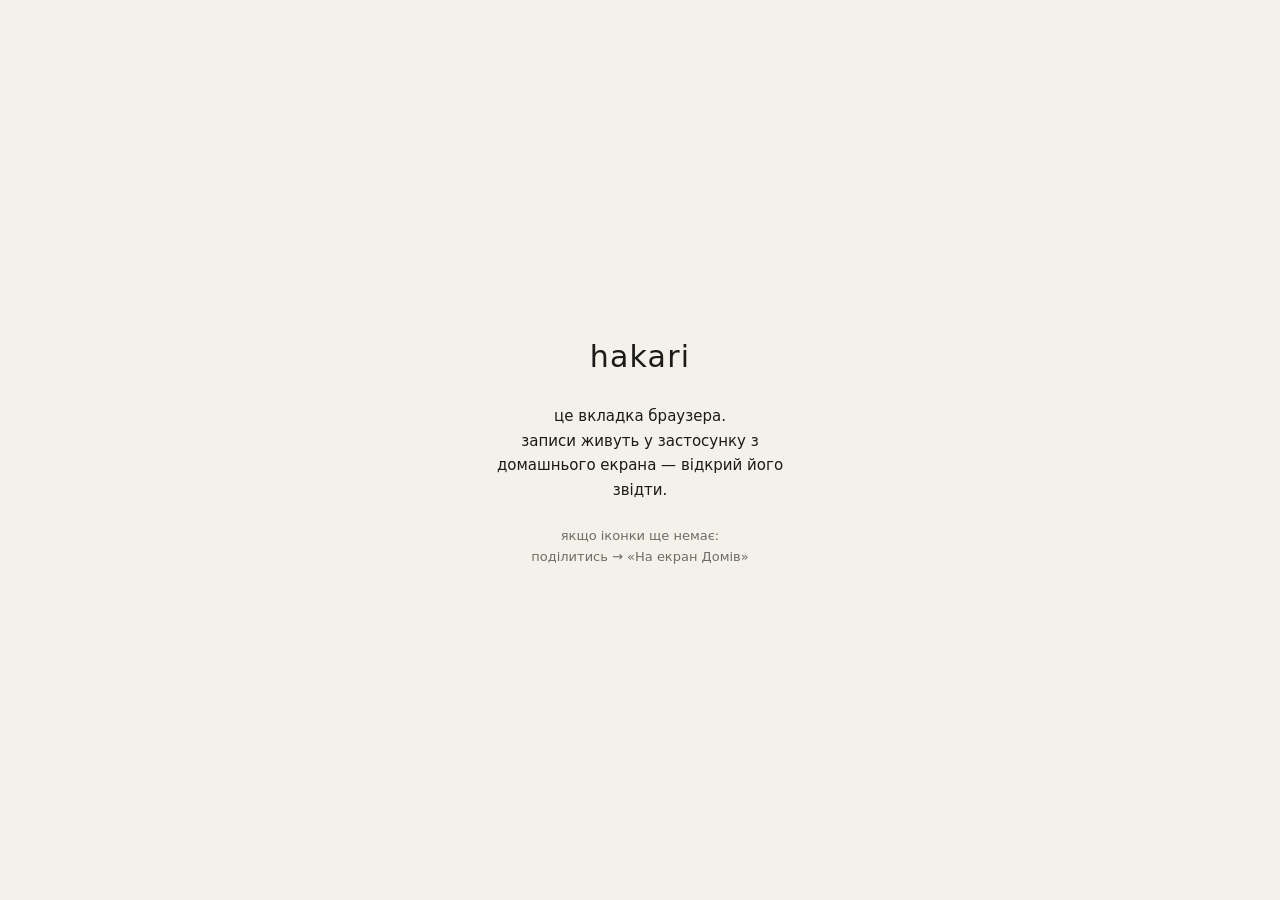
==== commit 396f9931: "Злити main: заглушка вкладки без японського тексту На main тим часом прибрали японський текст з інте" ====
--- a/index.html
+++ b/index.html
@@ -3,13 +3,13 @@
 <head>
 <meta charset="utf-8">
 <meta name="viewport" content="width=device-width, initial-scale=1, viewport-fit=cover">
-<title>秤 hakari</title>
+<title>hakari</title>
 <meta name="description" content="Тихий щоденник ваги та складу тіла.">
 
 <!-- iOS: повноекранний режим із домашнього екрана -->
 <meta name="apple-mobile-web-app-capable" content="yes">
 <meta name="apple-mobile-web-app-status-bar-style" content="black-translucent">
-<meta name="apple-mobile-web-app-title" content="秤">
+<meta name="apple-mobile-web-app-title" content="hakari">
 <meta name="mobile-web-app-capable" content="yes">
 
 <meta name="theme-color" content="#F4F1EA" media="(prefers-color-scheme: light)">
@@ -26,16 +26,16 @@
 
 <main class="app">
 
-<!-- ═══════════════════  今日  ═══════════════════ -->
+<!-- ═══════════════════  сьогодні  ═══════════════════ -->
 <section class="screen is-active" id="s-today">
   <div class="head">
-    <h1 class="head__kanji">今日<span>today</span></h1>
+    <h1 class="head__name">сьогодні</h1>
     <time class="head__date" id="today-date"></time>
   </div>
 
   <!-- екран повернення: показується лише після довгої паузи -->
   <div class="okaeri" id="okaeri" hidden>
-    <span class="okaeri__kanji">おかえり</span>
+    <span class="okaeri__word">з поверненням</span>
     <p class="okaeri__text" id="okaeri-text"></p>
   </div>
 
@@ -66,44 +66,41 @@
       <input class="entry__input" id="weight" type="text"
              inputmode="decimal" autocomplete="off" enterkeyhint="done"
              placeholder="00.0" aria-label="Вага сьогодні, кг">
-      <span class="entry__unit">кг</span>
+      <span class="entry__unit" id="entry-unit">кг</span>
+      <!-- Після збереження поле стоїть порожнє, а тут з'являється
+           «записано»: сире число на екрані цілий день — те, що
+           тригерить емоцію. Цифра лишається за один тап по полю. -->
+      <span class="entry__done" id="entry-done" hidden>записано</span>
       <button class="entry__save" id="save" disabled>записати</button>
     </div>
 
     <div class="toggles">
-      <button class="toggle" id="t-protein" aria-pressed="false">
-        <span class="toggle__kanji">白</span>
-        <span class="toggle__label">білок</span>
-      </button>
-      <button class="toggle" id="t-trained" aria-pressed="false">
-        <span class="toggle__kanji">鍛</span>
-        <span class="toggle__label">тренування</span>
-      </button>
-    </div>
-
-    <!-- Підсумок перемикачів за тиждень: єдина віддача за 白 і 鍛.
+      <button class="toggle" id="t-protein" aria-pressed="false">білок</button>
+      <button class="toggle" id="t-trained" aria-pressed="false">тренування</button>
+    </div>
+
+    <!-- Підсумок перемикачів за тиждень: єдина віддача за них.
          Ні цілі, ні знаменника — «5 з 7» читалось би як недобір.
          Чого не було, того й не показуємо: нуль на головному екрані
          працює як докір, а не як факт. -->
     <p class="tally" id="tally" hidden>
       <span class="label">за тиждень</span>
       <span class="tally__marks">
-        <span class="tally__cell" id="tally-protein">白<b></b></span>
-        <span class="tally__cell" id="tally-trained">鍛<b></b></span>
+        <span class="tally__cell" id="tally-protein">білок<b></b></span>
+        <span class="tally__cell" id="tally-trained">тренування<b></b></span>
       </span>
     </p>
   </div>
 
   <footer class="kou">
-    <span class="kou__kanji" id="kou-kanji"></span>
     <span class="kou__name" id="kou-name"></span>
   </footer>
 </section>
 
-<!-- ═══════════════════  推移  ═══════════════════ -->
+<!-- ═══════════════════  тренд  ═══════════════════ -->
 <section class="screen" id="s-trend">
   <div class="head">
-    <h1 class="head__kanji">推移<span>trend</span></h1>
+    <h1 class="head__name">тренд</h1>
   </div>
 
   <div class="ranges" id="ranges" role="tablist">
@@ -120,21 +117,22 @@
   <div class="kv"><span class="label">зараз, тренд</span><span class="kv__v" id="k-now">—</span></div>
   <div class="kv"><span class="label">разом</span><span class="kv__v" id="k-total">—</span></div>
   <div class="kv"><span class="label">темп</span><span class="kv__v" id="k-rate">—</span></div>
-  <div class="kv"><span class="label">до цілі</span><span class="kv__v" id="k-togo">—</span></div>
 
   <p class="quiet" id="rate-note" hidden></p>
 </section>
 
-<!-- ═══════════════════  記録  ═══════════════════ -->
+<!-- ═══════════════════  записи  ═══════════════════ -->
 <section class="screen" id="s-log">
   <div class="head">
-    <h1 class="head__kanji">記録<span>record</span></h1>
+    <h1 class="head__name">записи</h1>
   </div>
 
   <span class="label">останні 30 днів</span>
   <div class="grid" id="grid"></div>
-  <div class="kv kv--bare">
-    <span class="label">консистентність</span>
+  <!-- Без відсотка й без «з 30»: знаменник робив із рядка табель
+       успішності. Лишається сама кількість записаних днів. -->
+  <div class="kv kv--bare" id="consist-row" hidden>
+    <span class="label">записано днів</span>
     <span class="kv__v" id="k-consist">—</span>
   </div>
 
@@ -152,10 +150,6 @@
   <div class="field">
     <label for="p-height">зріст, см</label>
     <input id="p-height" type="text" inputmode="numeric" autocomplete="off" placeholder="—">
-  </div>
-  <div class="field">
-    <label for="p-goal">ціль, кг</label>
-    <input id="p-goal" type="text" inputmode="decimal" autocomplete="off" placeholder="—">
   </div>
   <!-- стать потрібна формулі Navy: у чоловіків і жінок різні коефіцієнти -->
   <div class="field">
@@ -243,13 +237,13 @@
 <!-- ═══════════════════  навігація  ═══════════════════ -->
 <nav class="nav" id="nav" role="tablist">
   <button role="tab" data-screen="today" aria-selected="true">
-    <span class="nav__kanji">今日</span><span class="nav__label">сьогодні</span>
+    <span class="nav__label">сьогодні</span>
   </button>
   <button role="tab" data-screen="trend" aria-selected="false">
-    <span class="nav__kanji">推移</span><span class="nav__label">тренд</span>
+    <span class="nav__label">тренд</span>
   </button>
   <button role="tab" data-screen="log" aria-selected="false">
-    <span class="nav__kanji">記録</span><span class="nav__label">записи</span>
+    <span class="nav__label">записи</span>
   </button>
 </nav>
 
@@ -258,10 +252,10 @@
      паралельну базу, якої ти більше ніколи не побачиш. Помилка тиха,
      тому ввід тут просто недоступний. -->
 <div class="browser" id="browser" hidden>
-  <span class="browser__kanji">秤</span>
+  <span class="browser__name">hakari</span>
   <p class="browser__text">
     це вкладка браузера.<br>
-    записи живуть у застосунку з домашнього екрана — відкрий 秤 звідти.
+    записи живуть у застосунку з домашнього екрана — відкрий його звідти.
   </p>
   <p class="browser__hint">якщо іконки ще немає:<br>поділитись → «На екран Домів»</p>
 
--- a/css/app.css
+++ b/css/app.css
@@ -1,4 +1,4 @@
-/* 秤 hakari — layout & components */
+/* hakari — розкладка й компоненти */
 
 *, *::before, *::after { box-sizing: border-box; }
 
@@ -72,14 +72,7 @@
   justify-content: space-between;
   margin-bottom: var(--stack-lg);
 }
-.head__kanji { font: var(--t-kanji); letter-spacing: .06em; }
-.head__kanji span {
-  font: var(--t-label);
-  letter-spacing: var(--ls-label);
-  color: var(--fg-dim);
-  margin-left: 10px;
-  text-transform: uppercase;
-}
+.head__name { font: var(--t-serif); letter-spacing: .04em; }
 .head__date { font: var(--t-label); letter-spacing: var(--ls-label); color: var(--fg-dim); }
 
 .rule { height: 1px; background: var(--hairline); border: 0; margin: var(--stack-lg) 0; }
@@ -127,7 +120,7 @@
 /* обмір давній — цифра гасне, але лишається на місці */
 .fat.is-stale b { color: var(--fg-dim); }
 
-/* ─────────────────────────  енсо 円相  ───────────────────────── */
+/* ─────────────────────────  енсо  ───────────────────────── */
 
 /* Кільце свідомо просторе: цифра живе всередині, і при вазі 100+ кг
    вона все одно не має торкатись штриха. */
@@ -178,6 +171,7 @@
 }
 .entry__input::placeholder { color: var(--hairline); }
 .entry__unit { font-size: 15px; color: var(--fg-dim); }
+.entry__done { font: var(--t-label); letter-spacing: var(--ls-label); text-transform: uppercase; color: var(--fg-dim); }
 
 .entry__save {
   font: var(--t-label);
@@ -201,13 +195,11 @@
   transition: border-color var(--dur) var(--ease), color var(--dur) var(--ease);
   color: var(--fg-dim);
 }
-.toggle__kanji { font: var(--t-kanji); display: block; margin-bottom: 8px; }
-.toggle__label { font: var(--t-label); letter-spacing: var(--ls-label); text-transform: uppercase; }
+.toggle { font: var(--t-serif); }
 .toggle[aria-pressed="true"] { border-color: var(--ink-line); color: var(--fg); }
 
-/* Підсумок за тиждень. Ті самі 白/鍛, що в журналі, тільки поруч із
-   самими перемикачами — там, де дію й роблять. Тихіший за кнопки:
-   це відповідь, а не місце для тапу. */
+/* Підсумок за тиждень — поруч із самими перемикачами, там, де дію й
+   роблять. Тихіший за кнопки: це відповідь, а не місце для тапу. */
 .tally {
   display: flex;
   align-items: baseline;
@@ -215,8 +207,8 @@
   gap: 16px;
   margin: 14px 2px 0;
 }
-.tally__marks { display: flex; gap: 20px; }
-.tally__cell { font: var(--t-kanji); font-size: 13px; color: var(--fg-dim); }
+.tally__marks { display: flex; gap: 18px; }
+.tally__cell { font: var(--t-label); letter-spacing: var(--ls-label); text-transform: uppercase; color: var(--fg-dim); }
 .tally__cell b {
   font: 400 15px/1 var(--f-sans);
   font-variant-numeric: tabular-nums;
@@ -229,7 +221,6 @@
 .chart { width: 100%; display: block; overflow: visible; }
 .chart__raw    { fill: none; stroke: var(--fg-dim); opacity: .36; }
 .chart__trend  { fill: none; stroke: var(--ink-line); stroke-width: 1.6; stroke-linecap: round; stroke-linejoin: round; }
-.chart__goal   { fill: none; stroke: var(--koke); stroke-width: 1; stroke-dasharray: 2 5; opacity: .85; }
 .chart__tick   { font: var(--t-label); letter-spacing: .1em; fill: var(--fg-dim); }
 
 .ranges { display: flex; gap: 22px; margin-bottom: 26px; }
@@ -260,7 +251,7 @@
 .log__item { display: flex; align-items: baseline; gap: 14px; padding: 13px 0; border-bottom: 1px solid var(--hairline); }
 .log__date { font: var(--t-label); letter-spacing: var(--ls-label); color: var(--fg-dim); width: 90px; flex: none; white-space: nowrap; }
 .log__w { font-variant-numeric: tabular-nums; font-size: 16px; }
-.log__marks { margin-left: auto; font: var(--t-kanji); font-size: 13px; color: var(--fg-dim); letter-spacing: .3em; }
+.log__marks { margin-left: auto; font: var(--t-label); letter-spacing: .3em; color: var(--fg-dim); }
 .log__del { font-size: 17px; color: var(--fg-dim); opacity: .35; padding: 0 2px 0 12px; line-height: 1; }
 
 /* Календар-кінцугі: тридцять тонких рисок, а не сітка квадратів.
@@ -292,7 +283,7 @@
   width: 120px; padding: 0; border-radius: 0; -webkit-appearance: none;
 }
 
-/* вибір із двох — той самий контур, що в .toggle на 今日 */
+/* вибір із двох — той самий контур, що в .toggle на «сьогодні» */
 .pick { display: flex; gap: 8px; }
 .pick button {
   font-size: 14px;
@@ -390,13 +381,11 @@
   transition: color var(--dur) var(--ease);
 }
 .nav button[aria-selected="true"] { color: var(--fg); }
-.nav__kanji { font: var(--t-kanji); display: block; margin-bottom: 7px; }
 .nav__label { font: var(--t-label); letter-spacing: var(--ls-label); text-transform: uppercase; }
 
-/* ─────────────────────────  футер: мікросезон 七十二候  ───────────────────────── */
+/* ─────────────────────────  футер: мікросезон  ───────────────────────── */
 
 .kou { margin-top: var(--stack-lg); text-align: center; color: var(--fg-dim); }
-.kou__kanji { font: var(--t-kanji); font-size: 14px; display: block; margin-bottom: 7px; opacity: .85; }
 .kou__name { font: var(--t-label); letter-spacing: var(--ls-label); text-transform: uppercase; }
 
 /* ─────────────────────────  тихі повідомлення  ───────────────────────── */
@@ -420,12 +409,12 @@
   padding: var(--gutter);
   text-align: center;
 }
-.browser__kanji { font: var(--f-serif); font-size: 44px; font-weight: 300; color: var(--fg); }
+.browser__name { font: var(--f-serif); font-size: 30px; font-weight: 300; letter-spacing: .04em; color: var(--fg); }
 .browser__text { font: var(--t-body); color: var(--fg); margin: 0; max-width: 20em; }
 .browser__hint { font: var(--t-body); font-size: 13px; color: var(--fg-dim); margin: 0; }
 .browser__rescue { margin-top: var(--stack-lg); display: grid; gap: 4px; justify-items: center; }
 .browser__rescue .browser__text { color: var(--kin); }
-/* та сама кнопка, що в 記録, але посеред порожнього екрана:
+/* та сама кнопка, що в «записах», але посеред порожнього екрана:
    без лінійки знизу й по центру, бо тут немає списку, до якого ставати */
 .browser__rescue .act { text-align: center; border-bottom: 0; width: auto; }
 
@@ -445,7 +434,7 @@
 }
 .toast.is-on { opacity: 1; transform: translate(-50%, 0); }
 
-/* екран повернення 「おかえり」 */
+/* екран повернення */
 .okaeri { text-align: center; padding: 40px 0 var(--stack-lg); }
-.okaeri__kanji { font-family: var(--f-serif); font-size: 32px; font-weight: 300; display: block; margin-bottom: 18px; }
+.okaeri__word { font-family: var(--f-serif); font-size: 25px; display: block; margin-bottom: 18px; }
 .okaeri__text { color: var(--fg-dim); font-size: 14px; line-height: 1.85; }
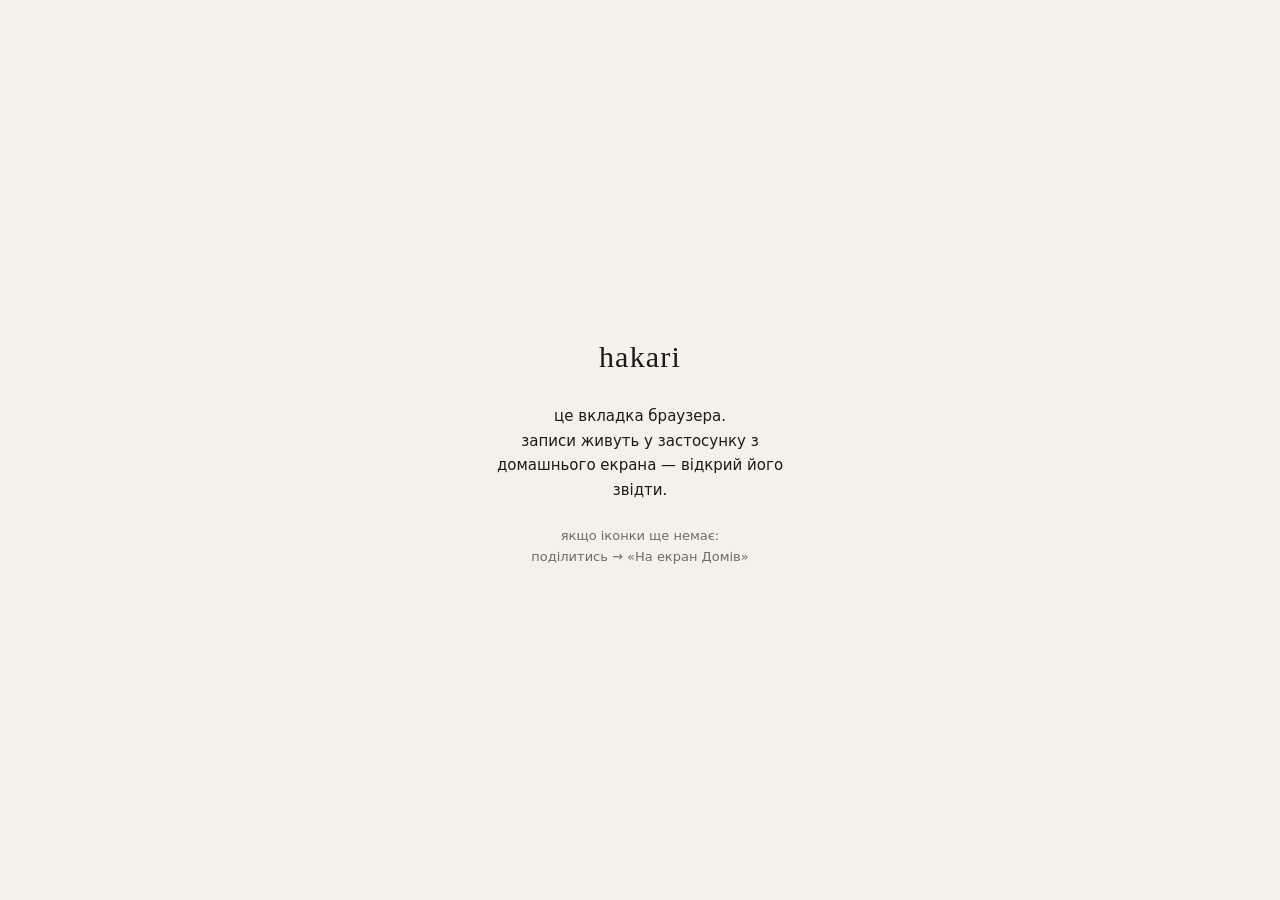
==== commit 8bf09917: "Полагодити енсо й дати графіку мову кінцугі Вісім правок зовнішнього вигляду, з них дві — полагоджен" ====
--- a/index.html
+++ b/index.html
@@ -44,8 +44,20 @@
       <g transform="rotate(-90 80 80)">
         <circle class="enso__track" cx="80" cy="80" r="66"
                 stroke-dasharray="364.9 414.7"></circle>
-        <circle class="enso__arc" id="enso-arc" cx="80" cy="80" r="66"
-                stroke-dasharray="0 414.7"></circle>
+        <!-- Мазок пензлем: три дуги того самого кольору, коротші —
+             товщі. Разом вони дають штрих, що входить густо й сходить
+             нанівець. Напівпрозорий шар тут не годиться: він визирає
+             з-під основного й читається як сіра тінь, а не як туш.
+             data-len — частка дуги, доки доходить цей шар.
+             Анімується dashoffset, а не dasharray: другий браузер не
+             інтерполює, і кільце з’являлось стрибком замість того,
+             щоб домалюватись. -->
+        <circle class="enso__arc enso__arc--wet" cx="80" cy="80" r="66" data-len=".42"
+                stroke-dasharray="414.7 414.7" stroke-dashoffset="414.7"></circle>
+        <circle class="enso__arc enso__arc--mid" cx="80" cy="80" r="66" data-len=".74"
+                stroke-dasharray="414.7 414.7" stroke-dashoffset="414.7"></circle>
+        <circle class="enso__arc" cx="80" cy="80" r="66" data-len="1"
+                stroke-dasharray="414.7 414.7" stroke-dashoffset="414.7"></circle>
       </g>
     </svg>
     <div class="figure">
--- a/css/tokens.css
+++ b/css/tokens.css
@@ -5,6 +5,7 @@
   /* — поверхні — */
   --kinari:   #F4F1EA;  /* небілений папір */
   --kinari-2: #EBE7DD;  /* тонована поверхня */
+  --kinari-v: rgba(244, 241, 234, .86);  /* той самий папір, крізь який видно */
 
   /* — туш — */
   --sumi:     #1A1A18;  /* основний текст */
@@ -19,6 +20,7 @@
 
   /* — семантика — */
   --bg:        var(--kinari);
+  --bg-veil:   var(--kinari-v);
   --surface:   var(--kinari-2);
   --fg:        var(--sumi);
   --fg-dim:    var(--usuzumi);
@@ -55,6 +57,7 @@
   :root:not([data-theme="light"]) {
     --kinari:   #14140F;  /* темна туш */
     --kinari-2: #1D1D17;
+    --kinari-v: rgba(20, 20, 15, .8);
     --sumi:     #E6E2D7;
     --usuzumi:  #8A867C;
     --hairline: rgba(230, 226, 215, .14);
@@ -69,6 +72,7 @@
 :root[data-theme="dark"] {
   --kinari:   #14140F;
   --kinari-2: #1D1D17;
+  --kinari-v: rgba(20, 20, 15, .8);
   --sumi:     #E6E2D7;
   --usuzumi:  #8A867C;
   --hairline: rgba(230, 226, 215, .14);
--- a/css/app.css
+++ b/css/app.css
@@ -88,6 +88,9 @@
   display: block;
 }
 .figure__unit  { font-size: 19px; color: var(--fg-dim); margin-left: 6px; letter-spacing: 0; }
+/* десята частка кілограма — тихіше за цілі: саме вона стрибає від солі
+   й сну, і саме вона не має першою ловити погляд */
+.figure__frac  { font-size: .56em; color: var(--fg-dim); letter-spacing: 0; }
 .figure__label { display: block; margin-top: 14px; }
 
 .delta {
@@ -129,10 +132,16 @@
 .enso__arc {
   fill: none;
   stroke: var(--ink-line);
-  stroke-width: 2.5;
+  stroke-width: 2;
   stroke-linecap: round;
   transition: stroke-dashoffset .8s var(--ease);
 }
+/* Шари мазка. Різниця в товщині мала навмисно: з круглими наконечниками
+   уступи зливаються в звуження, а не в намистину. Так дуга перестає
+   читатись як індикатор завантаження. */
+.enso__arc--wet { stroke-width: 3.2; }
+.enso__arc--mid { stroke-width: 2.6; }
+
 .enso-wrap { position: relative; }
 .enso-wrap .figure {
   position: absolute;
@@ -189,6 +198,8 @@
 
 .toggle {
   flex: 1;
+  position: relative;
+  isolation: isolate;
   border: 1px solid var(--hairline);
   padding: 15px 10px 13px;
   text-align: center;
@@ -197,6 +208,21 @@
 }
 .toggle { font: var(--t-serif); }
 .toggle[aria-pressed="true"] { border-color: var(--ink-line); color: var(--fg); }
+
+/* Заливка знизу вгору. Перемикачі — єдина тактильна дія в застосунку,
+   а віддачею на неї була сама лише зміна кольору рамки. Тон тонований,
+   не тушшю: підпис має лишитись читабельним, а екран тихим. */
+.toggle::before {
+  content: '';
+  position: absolute;
+  inset: 0;
+  z-index: -1;
+  background: var(--surface);
+  transform: scaleY(0);
+  transform-origin: bottom;
+  transition: transform .22s var(--ease);
+}
+.toggle[aria-pressed="true"]::before { transform: scaleY(1); }
 
 /* Підсумок за тиждень — поруч із самими перемикачами, там, де дію й
    роблять. Тихіший за кнопки: це відповідь, а не місце для тапу. */
@@ -221,6 +247,9 @@
 .chart { width: 100%; display: block; overflow: visible; }
 .chart__raw    { fill: none; stroke: var(--fg-dim); opacity: .36; }
 .chart__trend  { fill: none; stroke: var(--ink-line); stroke-width: 1.6; stroke-linecap: round; stroke-linejoin: round; }
+/* дні без зважування: тренд там стоїть рівно, і лінія про це каже
+   тим самим золотом, що й пропуски в календарі */
+.chart__trend--gap { stroke: var(--kin); stroke-width: 1.1; }
 .chart__tick   { font: var(--t-label); letter-spacing: .1em; fill: var(--fg-dim); }
 
 .ranges { display: flex; gap: 22px; margin-bottom: 26px; }
@@ -359,7 +388,28 @@
 .compare__img { position: absolute; inset: 0; width: 100%; height: 100%; object-fit: cover; display: block; }
 #compare-b-img { opacity: 0; }
 
-.compare__slider { width: 100%; margin-top: 14px; accent-color: var(--accent); }
+/* Єдиний елемент, що досі виглядав системним контролом iOS. Тонка
+   лінія й кругле вістря — та сама мова, що в графіку й енсо. */
+.compare__slider {
+  -webkit-appearance: none;
+  appearance: none;
+  width: 100%;
+  margin-top: 18px;
+  background: none;
+  outline: none;
+}
+.compare__slider::-webkit-slider-runnable-track { height: 1px; background: var(--hairline); }
+.compare__slider::-webkit-slider-thumb {
+  -webkit-appearance: none;
+  width: 18px; height: 18px;
+  margin-top: -8.5px;          /* центруємо на однопіксельному треку */
+  border-radius: 50%;
+  background: var(--ink-line);
+}
+.compare__slider::-moz-range-track { height: 1px; background: var(--hairline); }
+.compare__slider::-moz-range-thumb {
+  width: 18px; height: 18px; border: 0; border-radius: 50%; background: var(--ink-line);
+}
 .compare__dates { display: flex; justify-content: space-between; margin-top: 6px; }
 
 /* ─────────────────────────  нижня навігація  ───────────────────────── */
@@ -373,6 +423,17 @@
   background: var(--bg);
   border-top: 1px solid var(--hairline);
   padding: 15px 0 calc(15px + env(safe-area-inset-bottom));
+}
+
+/* Контент іде під панель, а не обрізається об неї. Глухий фон лишається
+   запасним: без підтримки розмиття напівпрозора панель зробила б текст
+   під собою нечитабельним. */
+@supports ((-webkit-backdrop-filter: blur(1px)) or (backdrop-filter: blur(1px))) {
+  .nav {
+    background: var(--bg-veil);
+    -webkit-backdrop-filter: blur(14px);
+    backdrop-filter: blur(14px);
+  }
 }
 .nav button {
   flex: 0 1 120px;
@@ -409,7 +470,7 @@
   padding: var(--gutter);
   text-align: center;
 }
-.browser__name { font: var(--f-serif); font-size: 30px; font-weight: 300; letter-spacing: .04em; color: var(--fg); }
+.browser__name { font-family: var(--f-serif); font-size: 30px; font-weight: 300; letter-spacing: .04em; color: var(--fg); }
 .browser__text { font: var(--t-body); color: var(--fg); margin: 0; max-width: 20em; }
 .browser__hint { font: var(--t-body); font-size: 13px; color: var(--fg-dim); margin: 0; }
 .browser__rescue { margin-top: var(--stack-lg); display: grid; gap: 4px; justify-items: center; }
